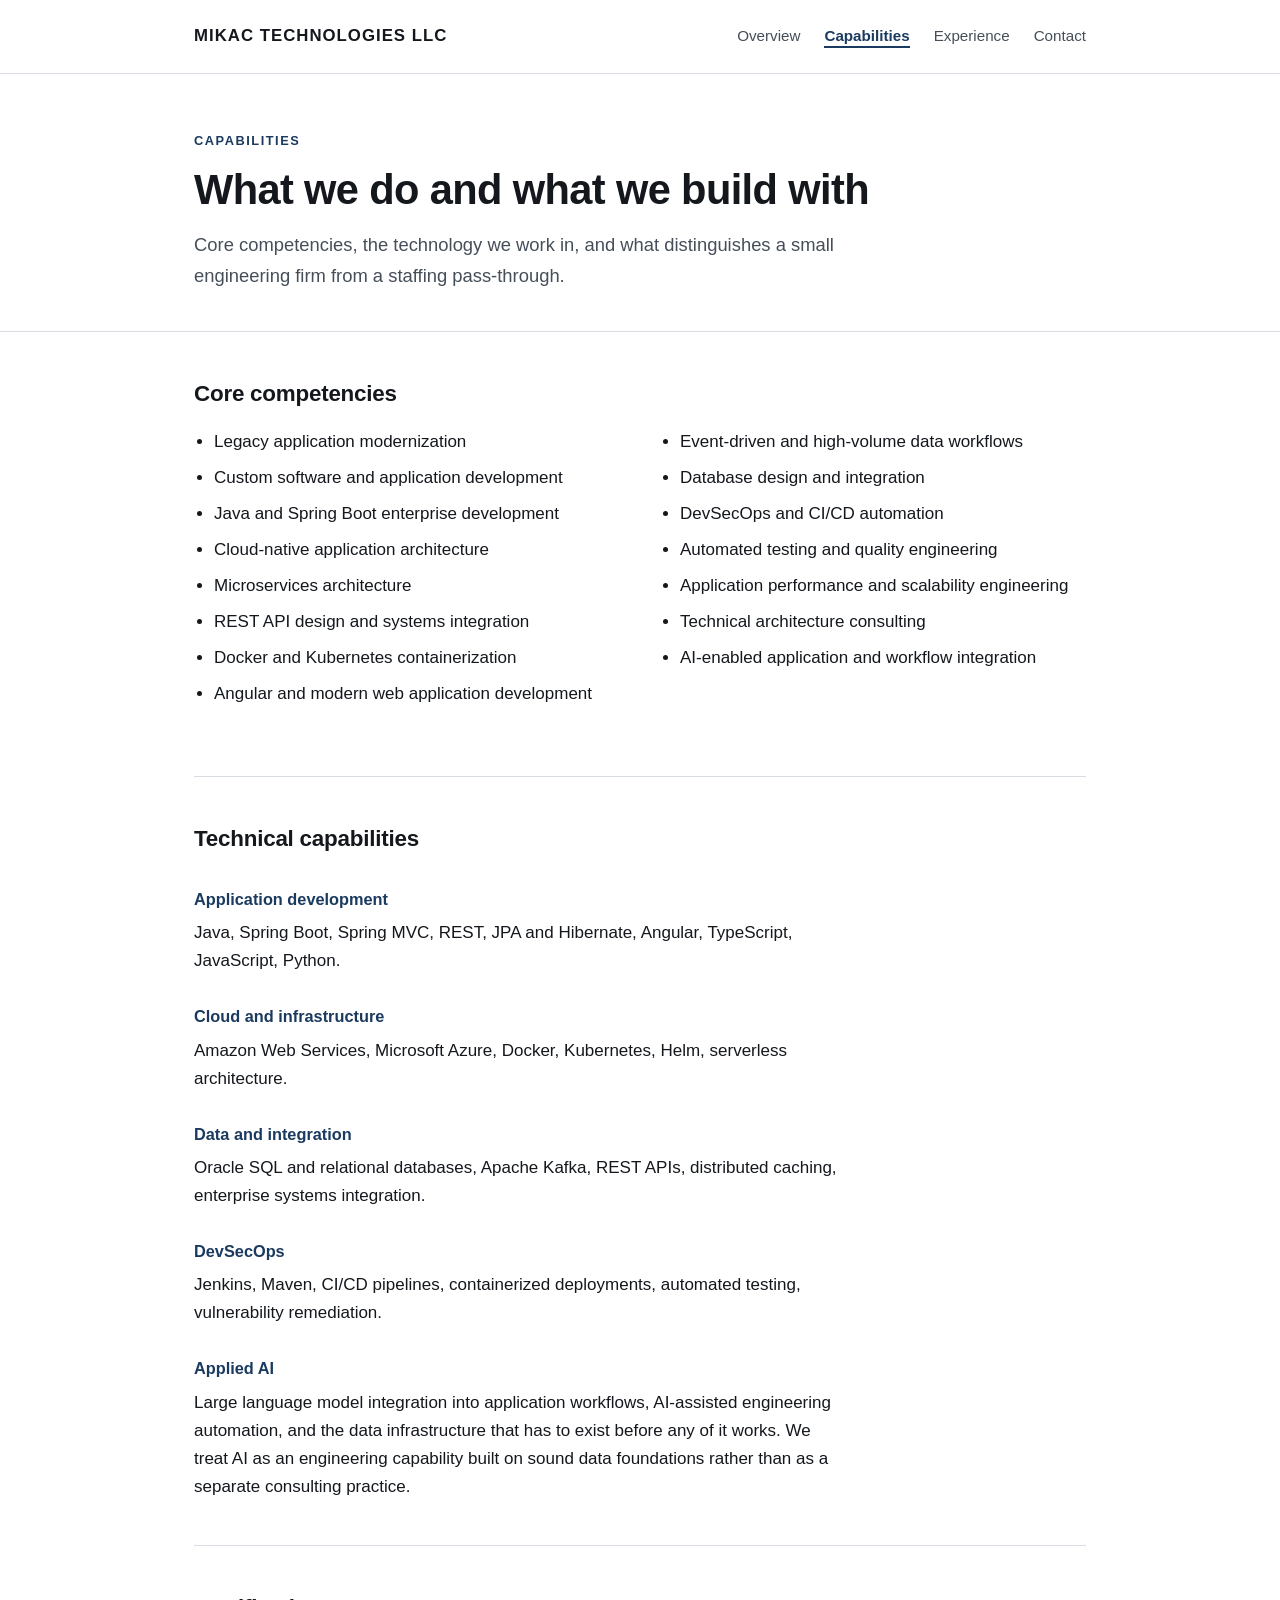
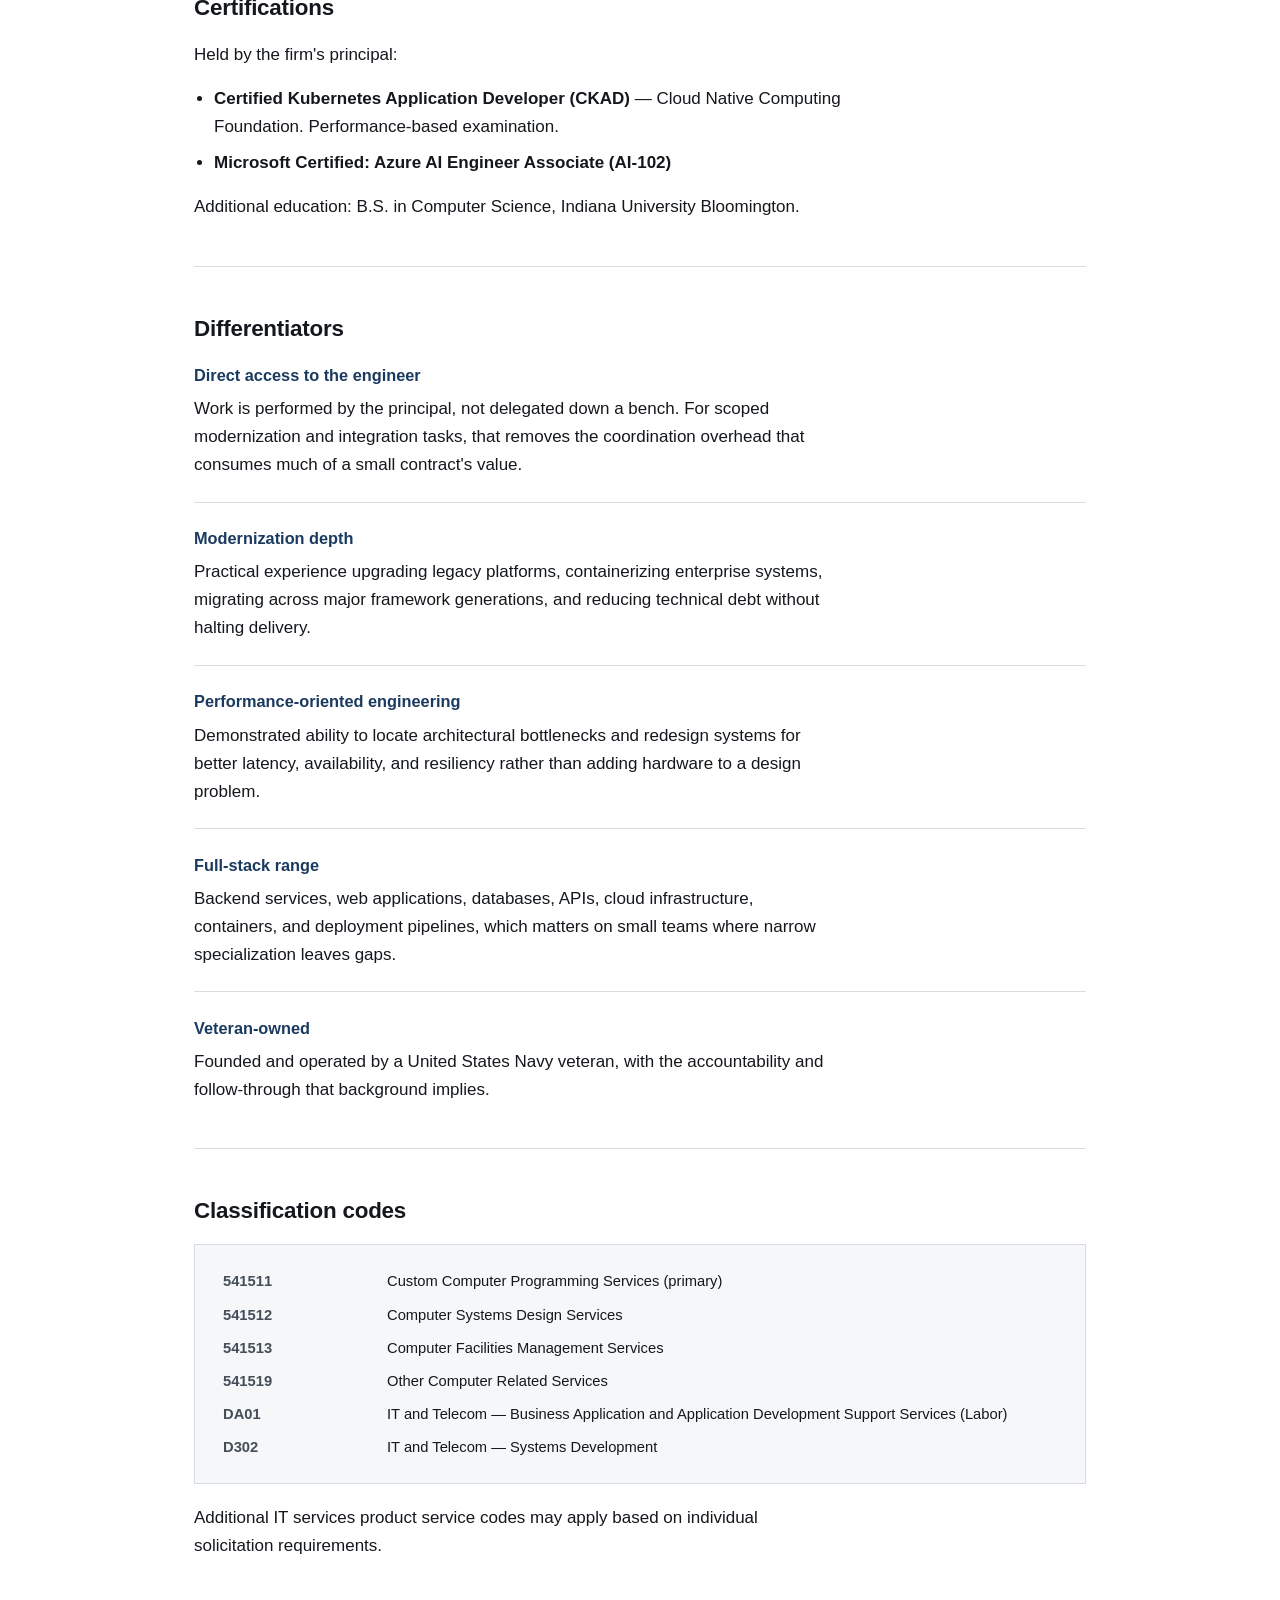
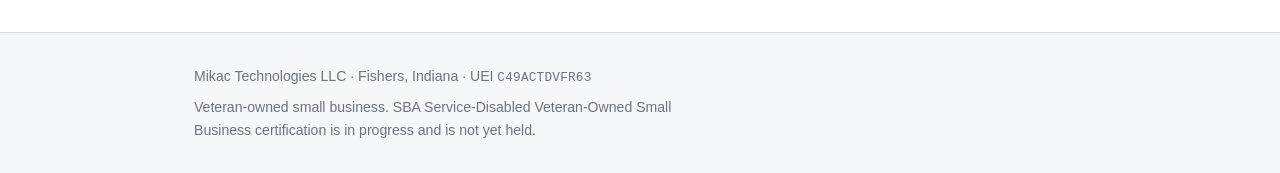
==== capabilities.html @ 85ab5514 "Initial site" ====
<!DOCTYPE html>
<html lang="en">
<head>
<meta charset="utf-8">
<meta name="viewport" content="width=device-width, initial-scale=1">
<title>Capabilities — Mikac Technologies LLC</title>
<meta name="description" content="Core competencies and technical capabilities of Mikac Technologies LLC: legacy modernization, Java and Spring Boot development, Kubernetes, AWS and Azure, event-driven data platforms, and DevSecOps.">
<link rel="stylesheet" href="styles.css">
</head>
<body>
<a class="skip-link" href="#main">Skip to main content</a>

<header class="site-header">
  <div class="wrap">
    <a class="wordmark" href="index.html">Mikac Technologies LLC</a>
    <nav class="site-nav" aria-label="Primary">
      <ul>
        <li><a href="index.html">Overview</a></li>
        <li><a href="capabilities.html" aria-current="page">Capabilities</a></li>
        <li><a href="experience.html">Experience</a></li>
        <li><a href="contact.html">Contact</a></li>
      </ul>
    </nav>
  </div>
</header>

<div class="hero">
  <div class="wrap">
    <p class="eyebrow">Capabilities</p>
    <h1>What we do and what we build with</h1>
    <p class="lede">Core competencies, the technology we work in, and what distinguishes a small engineering firm from a staffing pass-through.</p>
  </div>
</div>

<main id="main">
  <div class="wrap">

    <section aria-labelledby="competencies">
      <h2 id="competencies">Core competencies</h2>
      <div class="columns">
        <ul class="plain-list">
          <li>Legacy application modernization</li>
          <li>Custom software and application development</li>
          <li>Java and Spring Boot enterprise development</li>
          <li>Cloud-native application architecture</li>
          <li>Microservices architecture</li>
          <li>REST API design and systems integration</li>
          <li>Docker and Kubernetes containerization</li>
          <li>Angular and modern web application development</li>
        </ul>
        <ul class="plain-list">
          <li>Event-driven and high-volume data workflows</li>
          <li>Database design and integration</li>
          <li>DevSecOps and CI/CD automation</li>
          <li>Automated testing and quality engineering</li>
          <li>Application performance and scalability engineering</li>
          <li>Technical architecture consulting</li>
          <li>AI-enabled application and workflow integration</li>
        </ul>
      </div>
    </section>

    <hr class="rule">

    <section aria-labelledby="technical">
      <h2 id="technical">Technical capabilities</h2>

      <h3>Application development</h3>
      <p>Java, Spring Boot, Spring MVC, REST, JPA and Hibernate, Angular, TypeScript, JavaScript, Python.</p>

      <h3>Cloud and infrastructure</h3>
      <p>Amazon Web Services, Microsoft Azure, Docker, Kubernetes, Helm, serverless architecture.</p>

      <h3>Data and integration</h3>
      <p>Oracle SQL and relational databases, Apache Kafka, REST APIs, distributed caching, enterprise systems integration.</p>

      <h3>DevSecOps</h3>
      <p>Jenkins, Maven, CI/CD pipelines, containerized deployments, automated testing, vulnerability remediation.</p>

      <h3>Applied AI</h3>
      <p>Large language model integration into application workflows, AI-assisted engineering automation, and the data infrastructure that has to exist before any of it works. We treat AI as an engineering capability built on sound data foundations rather than as a separate consulting practice.</p>
    </section>

    <hr class="rule">

    <section aria-labelledby="certifications">
      <h2 id="certifications">Certifications</h2>
      <p>Held by the firm's principal:</p>
      <ul class="plain-list">
        <li><strong>Certified Kubernetes Application Developer (CKAD)</strong> — Cloud Native Computing Foundation. Performance-based examination.</li>
        <li><strong>Microsoft Certified: Azure AI Engineer Associate (AI-102)</strong></li>
      </ul>
      <p>Additional education: B.S. in Computer Science, Indiana University Bloomington.</p>
    </section>

    <hr class="rule">

    <section aria-labelledby="differentiators">
      <h2 id="differentiators">Differentiators</h2>

      <div class="capability">
        <h3>Direct access to the engineer</h3>
        <p>Work is performed by the principal, not delegated down a bench. For scoped modernization and integration tasks, that removes the coordination overhead that consumes much of a small contract's value.</p>
      </div>

      <div class="capability">
        <h3>Modernization depth</h3>
        <p>Practical experience upgrading legacy platforms, containerizing enterprise systems, migrating across major framework generations, and reducing technical debt without halting delivery.</p>
      </div>

      <div class="capability">
        <h3>Performance-oriented engineering</h3>
        <p>Demonstrated ability to locate architectural bottlenecks and redesign systems for better latency, availability, and resiliency rather than adding hardware to a design problem.</p>
      </div>

      <div class="capability">
        <h3>Full-stack range</h3>
        <p>Backend services, web applications, databases, APIs, cloud infrastructure, containers, and deployment pipelines, which matters on small teams where narrow specialization leaves gaps.</p>
      </div>

      <div class="capability">
        <h3>Veteran-owned</h3>
        <p>Founded and operated by a United States Navy veteran, with the accountability and follow-through that background implies.</p>
      </div>
    </section>

    <hr class="rule">

    <section aria-labelledby="codes">
      <h2 id="codes">Classification codes</h2>
      <div class="facts">
        <dl>
          <dt>541511</dt>
          <dd>Custom Computer Programming Services (primary)</dd>

          <dt>541512</dt>
          <dd>Computer Systems Design Services</dd>

          <dt>541513</dt>
          <dd>Computer Facilities Management Services</dd>

          <dt>541519</dt>
          <dd>Other Computer Related Services</dd>

          <dt>DA01</dt>
          <dd>IT and Telecom — Business Application and Application Development Support Services (Labor)</dd>

          <dt>D302</dt>
          <dd>IT and Telecom — Systems Development</dd>
        </dl>
      </div>
      <p style="margin-top:1.25rem">Additional IT services product service codes may apply based on individual solicitation requirements.</p>
    </section>

  </div>
</main>

<footer class="site-footer">
  <div class="wrap">
    <p>Mikac Technologies LLC &middot; Fishers, Indiana &middot; UEI <span class="mono">C49ACTDVFR63</span></p>
    <p>Veteran-owned small business. SBA Service-Disabled Veteran-Owned Small Business certification is in progress and is not yet held.</p>
  </div>
</footer>

</body>
</html>
---- styles.css ----
:root {
  --ink: #14181d;
  --ink-soft: #454e59;
  --ink-faint: #6b747f;
  --accent: #1b3a5f;
  --accent-hover: #2d5a8e;
  --rule: #d8dde3;
  --surface: #f5f7f9;
  --white: #ffffff;
  --measure: 68ch;
}

*,
*::before,
*::after {
  box-sizing: border-box;
}

html {
  -webkit-text-size-adjust: 100%;
}

body {
  margin: 0;
  background: var(--white);
  color: var(--ink);
  font-family: -apple-system, BlinkMacSystemFont, "Segoe UI", Roboto, "Helvetica Neue", Arial, sans-serif;
  font-size: 17px;
  line-height: 1.65;
}

.skip-link {
  position: absolute;
  left: -9999px;
  top: 0;
  background: var(--accent);
  color: var(--white);
  padding: 0.75rem 1.25rem;
  z-index: 100;
}

.skip-link:focus {
  left: 0;
}

a {
  color: var(--accent);
}

a:hover {
  color: var(--accent-hover);
}

a:focus-visible,
button:focus-visible {
  outline: 3px solid var(--accent-hover);
  outline-offset: 2px;
}

.wrap {
  max-width: 940px;
  margin: 0 auto;
  padding: 0 1.5rem;
}

/* Header and navigation */

.site-header {
  border-bottom: 1px solid var(--rule);
  background: var(--white);
}

.site-header .wrap {
  display: flex;
  flex-wrap: wrap;
  align-items: baseline;
  justify-content: space-between;
  gap: 0.75rem 2rem;
  padding-top: 1.4rem;
  padding-bottom: 1.4rem;
}

.wordmark {
  font-size: 1.05rem;
  font-weight: 700;
  letter-spacing: 0.06em;
  text-transform: uppercase;
  color: var(--ink);
  text-decoration: none;
}

.wordmark:hover {
  color: var(--accent);
}

.site-nav ul {
  display: flex;
  flex-wrap: wrap;
  gap: 1.5rem;
  list-style: none;
  margin: 0;
  padding: 0;
}

.site-nav a {
  text-decoration: none;
  font-size: 0.95rem;
  color: var(--ink-soft);
  padding-bottom: 2px;
  border-bottom: 2px solid transparent;
}

.site-nav a:hover {
  color: var(--accent);
}

.site-nav a[aria-current="page"] {
  color: var(--accent);
  font-weight: 600;
  border-bottom-color: var(--accent);
}

/* Hero */

.hero {
  padding: 3.5rem 0 2.5rem;
  border-bottom: 1px solid var(--rule);
}

.hero h1 {
  margin: 0 0 1rem;
  font-size: clamp(1.85rem, 4.5vw, 2.6rem);
  line-height: 1.2;
  letter-spacing: -0.015em;
}

.hero .lede {
  max-width: var(--measure);
  margin: 0;
  font-size: 1.15rem;
  color: var(--ink-soft);
}

.eyebrow {
  margin: 0 0 0.85rem;
  font-size: 0.8rem;
  font-weight: 700;
  letter-spacing: 0.12em;
  text-transform: uppercase;
  color: var(--accent);
}

/* Main content */

main {
  padding: 2.75rem 0 3.5rem;
}

main h2 {
  margin: 2.75rem 0 0.9rem;
  font-size: 1.4rem;
  letter-spacing: -0.01em;
}

main > .wrap > h2:first-child,
main section:first-of-type h2 {
  margin-top: 0;
}

main h3 {
  margin: 1.75rem 0 0.4rem;
  font-size: 1.02rem;
  color: var(--accent);
}

main p,
main li {
  max-width: var(--measure);
}

main p {
  margin: 0 0 1rem;
}

section {
  margin-bottom: 2.5rem;
}

section:last-child {
  margin-bottom: 0;
}

.rule {
  border: 0;
  border-top: 1px solid var(--rule);
  margin: 2.75rem 0;
}

/* Lists */

.plain-list {
  margin: 0 0 1rem;
  padding-left: 1.25rem;
}

.plain-list li {
  margin-bottom: 0.5rem;
}

.columns {
  display: grid;
  grid-template-columns: repeat(auto-fit, minmax(255px, 1fr));
  gap: 0 2.5rem;
}

.columns ul {
  max-width: none;
}

.columns li {
  max-width: none;
}

/* Fact panel */

.facts {
  background: var(--surface);
  border: 1px solid var(--rule);
  padding: 1.5rem 1.75rem;
  margin: 0;
}

.facts dl {
  display: grid;
  grid-template-columns: minmax(140px, auto) 1fr;
  gap: 0.55rem 1.5rem;
  margin: 0;
}

.facts dt {
  font-weight: 600;
  color: var(--ink-soft);
  font-size: 0.92rem;
}

.facts dd {
  margin: 0;
  font-size: 0.92rem;
}

.mono {
  font-family: ui-monospace, SFMono-Regular, Menlo, Consolas, monospace;
  font-size: 0.9em;
  letter-spacing: 0.02em;
}

/* Principal portrait */

.principal {
  display: flex;
  align-items: flex-start;
  gap: 1.75rem;
}

.principal-body {
  flex: 1 1 0;
}

.principal-body p {
  margin: 0;
}

.principal-body .meta {
  margin-top: 0.7rem;
  font-size: 0.93rem;
}

.portrait {
  flex: 0 0 auto;
  width: 176px;
  height: auto;
  border: 1px solid var(--rule);
  display: block;
}

@media (max-width: 620px) {
  .principal {
    flex-direction: column;
    gap: 1.1rem;
  }

  .portrait {
    width: 148px;
  }
}

/* Capability blocks */

.capability {
  border-top: 1px solid var(--rule);
  padding-top: 1.4rem;
  margin-top: 1.4rem;
}

.capability:first-of-type {
  border-top: 0;
  padding-top: 0;
  margin-top: 0;
}

.capability h3 {
  margin-top: 0;
}

/* Status notice */

.notice {
  border-left: 3px solid var(--accent);
  background: var(--surface);
  padding: 1rem 1.25rem;
  margin: 0 0 1.75rem;
}

.notice p {
  margin: 0;
  font-size: 0.94rem;
  color: var(--ink-soft);
}

/* Contact */

.contact-grid {
  display: grid;
  grid-template-columns: repeat(auto-fit, minmax(260px, 1fr));
  gap: 2rem;
}

/* Footer */

.site-footer {
  border-top: 1px solid var(--rule);
  background: var(--surface);
  padding: 2rem 0;
  font-size: 0.88rem;
  color: var(--ink-faint);
}

.site-footer p {
  margin: 0 0 0.4rem;
  max-width: var(--measure);
}

.site-footer p:last-child {
  margin-bottom: 0;
}

@media (max-width: 540px) {
  .facts dl {
    grid-template-columns: 1fr;
    gap: 0.15rem;
  }

  .facts dt {
    margin-top: 0.6rem;
  }
}

@media print {
  .site-nav,
  .skip-link,
  .site-footer {
    display: none;
  }

  body {
    font-size: 11pt;
    color: #000;
  }

  .hero {
    padding-top: 0;
  }

  a {
    color: #000;
    text-decoration: none;
  }

  .facts {
    background: none;
  }

  .portrait {
    display: none;
  }
}
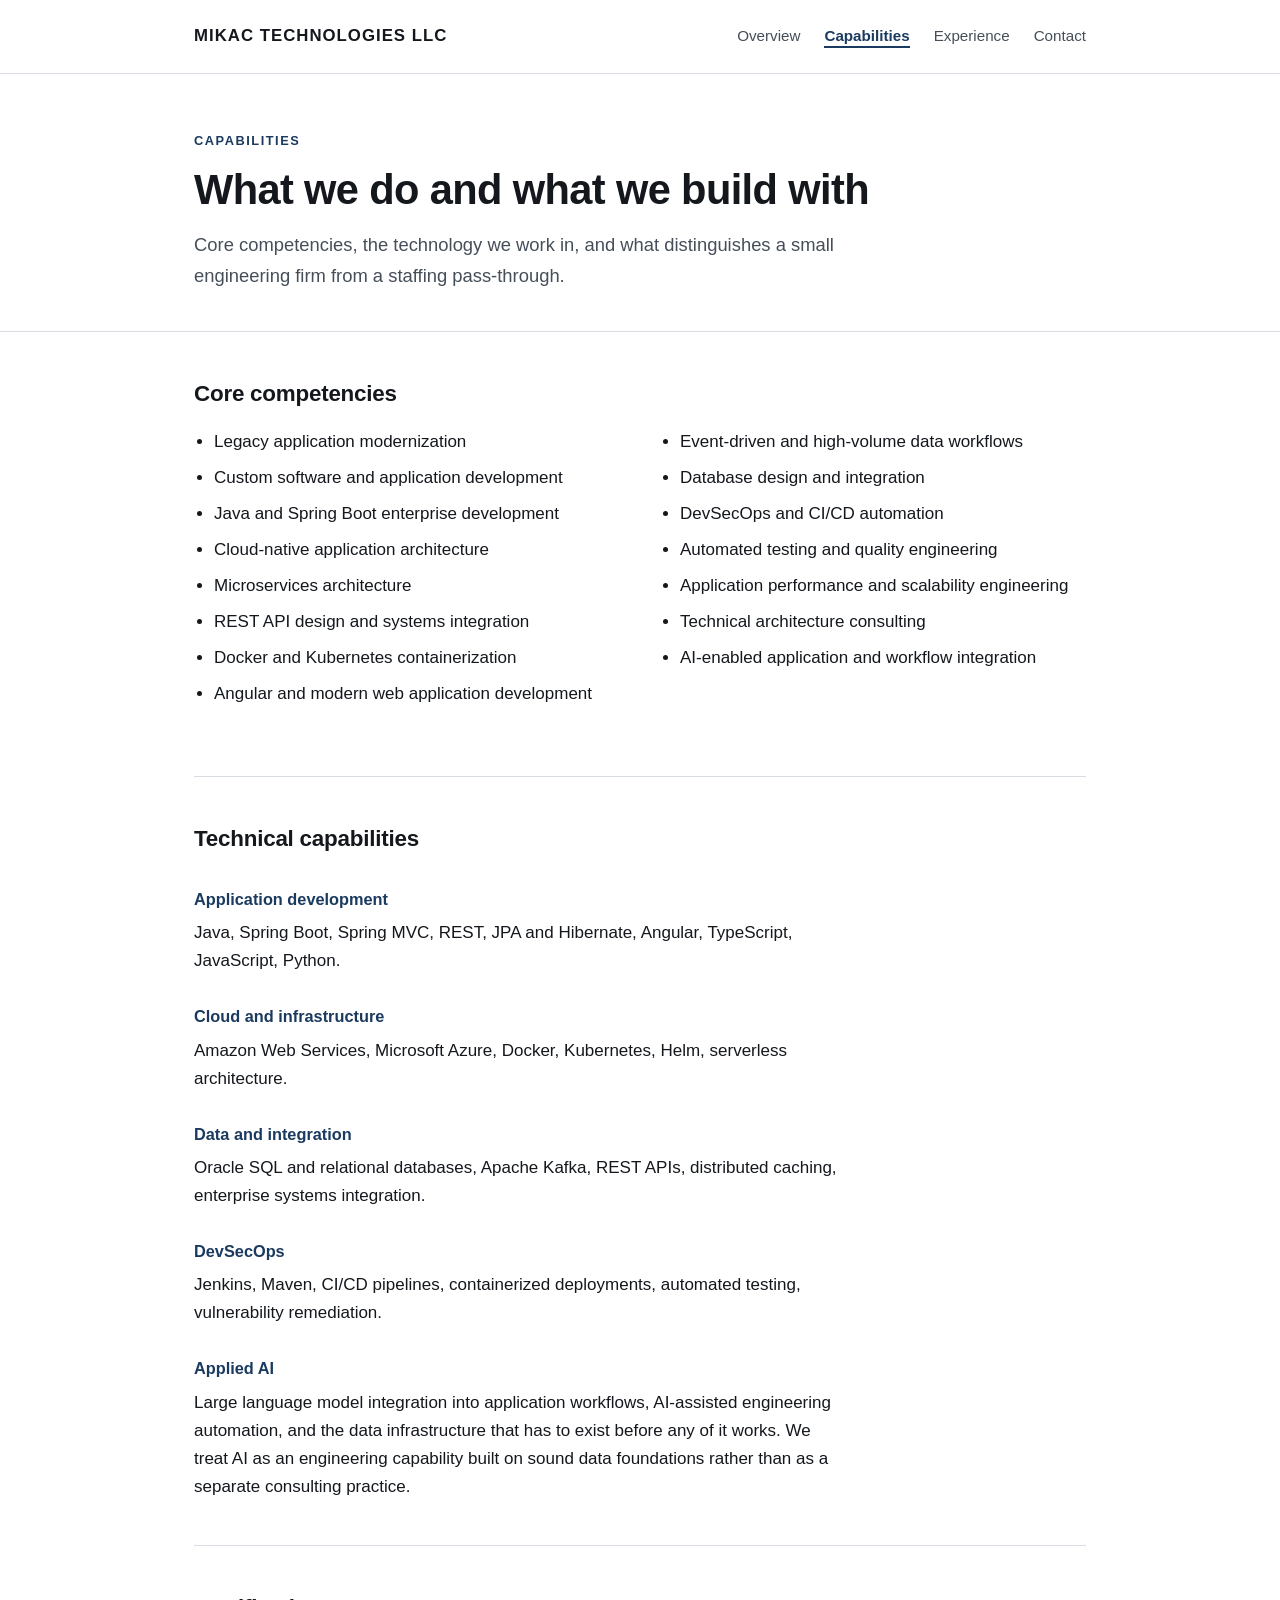
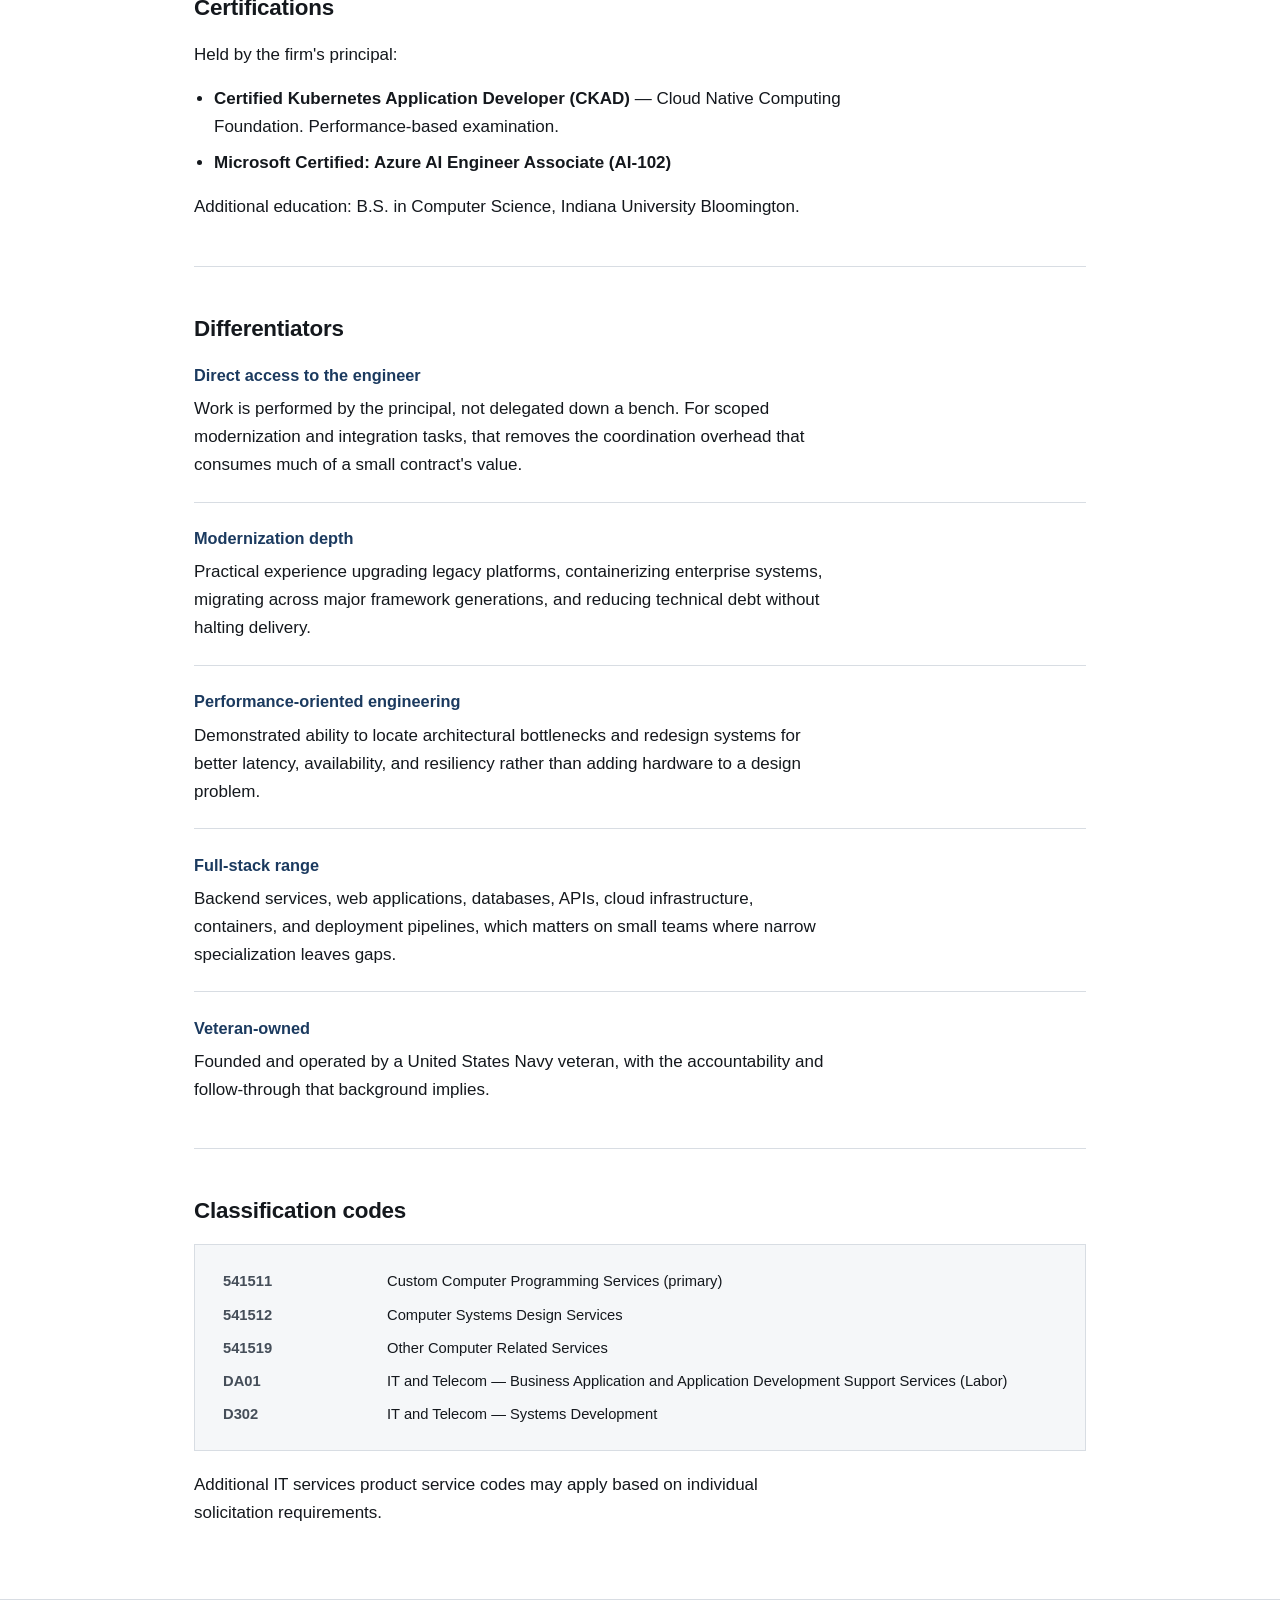
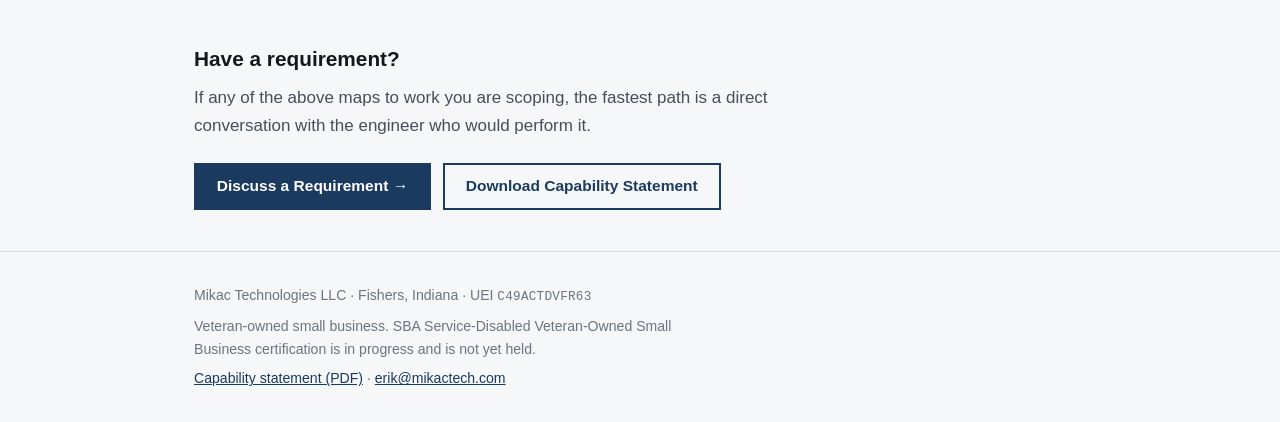
==== commit 8c51e578: "Add capability statement download and requirement CTAs. Publish a one-page PDF, surface discuss/down" ====
--- a/capabilities.html
+++ b/capabilities.html
@@ -136,9 +136,6 @@
           <dt>541512</dt>
           <dd>Computer Systems Design Services</dd>
 
-          <dt>541513</dt>
-          <dd>Computer Facilities Management Services</dd>
-
           <dt>541519</dt>
           <dd>Other Computer Related Services</dd>
 
@@ -155,10 +152,22 @@
   </div>
 </main>
 
+<div class="cta-band">
+  <div class="wrap">
+    <h2>Have a requirement?</h2>
+    <p>If any of the above maps to work you are scoping, the fastest path is a direct conversation with the engineer who would perform it.</p>
+    <div class="cta-row">
+      <a class="btn btn-primary" href="mailto:erik@mikactech.com?subject=Federal%20Contracting%20Inquiry">Discuss a Requirement &rarr;</a>
+      <a class="btn btn-secondary" href="Mikac-Technologies-Capability-Statement.pdf" download>Download Capability Statement</a>
+    </div>
+  </div>
+</div>
+
 <footer class="site-footer">
   <div class="wrap">
     <p>Mikac Technologies LLC &middot; Fishers, Indiana &middot; UEI <span class="mono">C49ACTDVFR63</span></p>
     <p>Veteran-owned small business. SBA Service-Disabled Veteran-Owned Small Business certification is in progress and is not yet held.</p>
+    <p><a href="Mikac-Technologies-Capability-Statement.pdf" download>Capability statement (PDF)</a> &middot; <a href="mailto:erik@mikactech.com?subject=Federal%20Contracting%20Inquiry">erik@mikactech.com</a></p>
   </div>
 </footer>
 
--- a/styles.css
+++ b/styles.css
@@ -150,6 +150,81 @@
   color: var(--accent);
 }
 
+/* Buttons and calls to action */
+
+.cta-row {
+  display: flex;
+  flex-wrap: wrap;
+  gap: 0.75rem;
+  margin-top: 1.85rem;
+}
+
+.btn {
+  display: inline-block;
+  padding: 0.72rem 1.3rem;
+  border: 2px solid var(--accent);
+  font-size: 0.97rem;
+  font-weight: 600;
+  line-height: 1.3;
+  text-decoration: none;
+  transition: background-color 0.12s ease, border-color 0.12s ease;
+}
+
+.btn-primary {
+  background: var(--accent);
+  color: var(--white);
+}
+
+.btn-primary:hover {
+  background: var(--accent-hover);
+  border-color: var(--accent-hover);
+  color: var(--white);
+}
+
+.btn-secondary {
+  background: transparent;
+  color: var(--accent);
+}
+
+.btn-secondary:hover {
+  background: var(--surface);
+  color: var(--accent);
+}
+
+.cta-note {
+  margin: 0.85rem 0 0;
+  font-size: 0.86rem;
+  color: var(--ink-faint);
+}
+
+.cta-band {
+  border-top: 1px solid var(--rule);
+  background: var(--surface);
+  padding: 2.6rem 0;
+}
+
+.cta-band h2 {
+  margin: 0 0 0.5rem;
+  font-size: 1.3rem;
+}
+
+.cta-band p {
+  max-width: var(--measure);
+  margin: 0;
+  color: var(--ink-soft);
+}
+
+.cta-band .cta-row {
+  margin-top: 1.4rem;
+}
+
+@media (max-width: 460px) {
+  .cta-row .btn {
+    width: 100%;
+    text-align: center;
+  }
+}
+
 /* Main content */
 
 main {
@@ -368,7 +443,10 @@
 @media print {
   .site-nav,
   .skip-link,
-  .site-footer {
+  .site-footer,
+  .cta-row,
+  .cta-note,
+  .cta-band {
     display: none;
   }
 
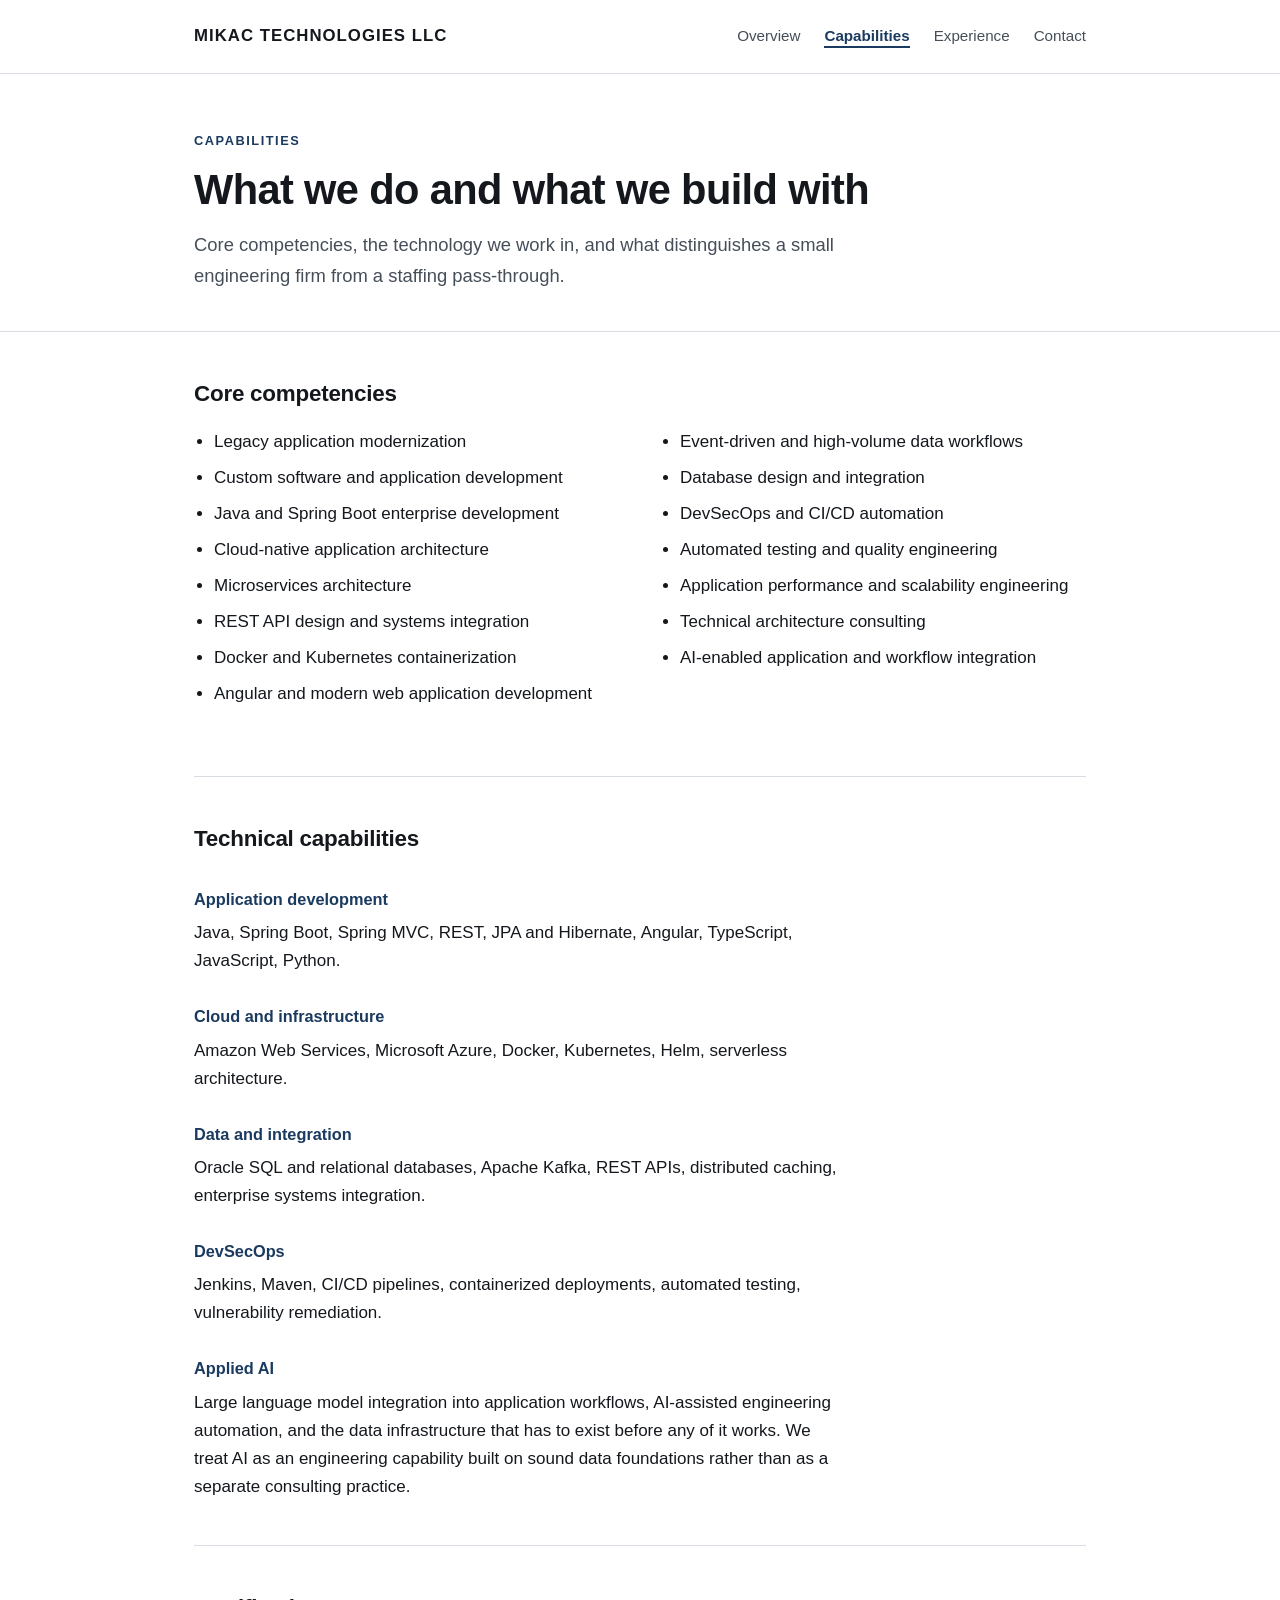
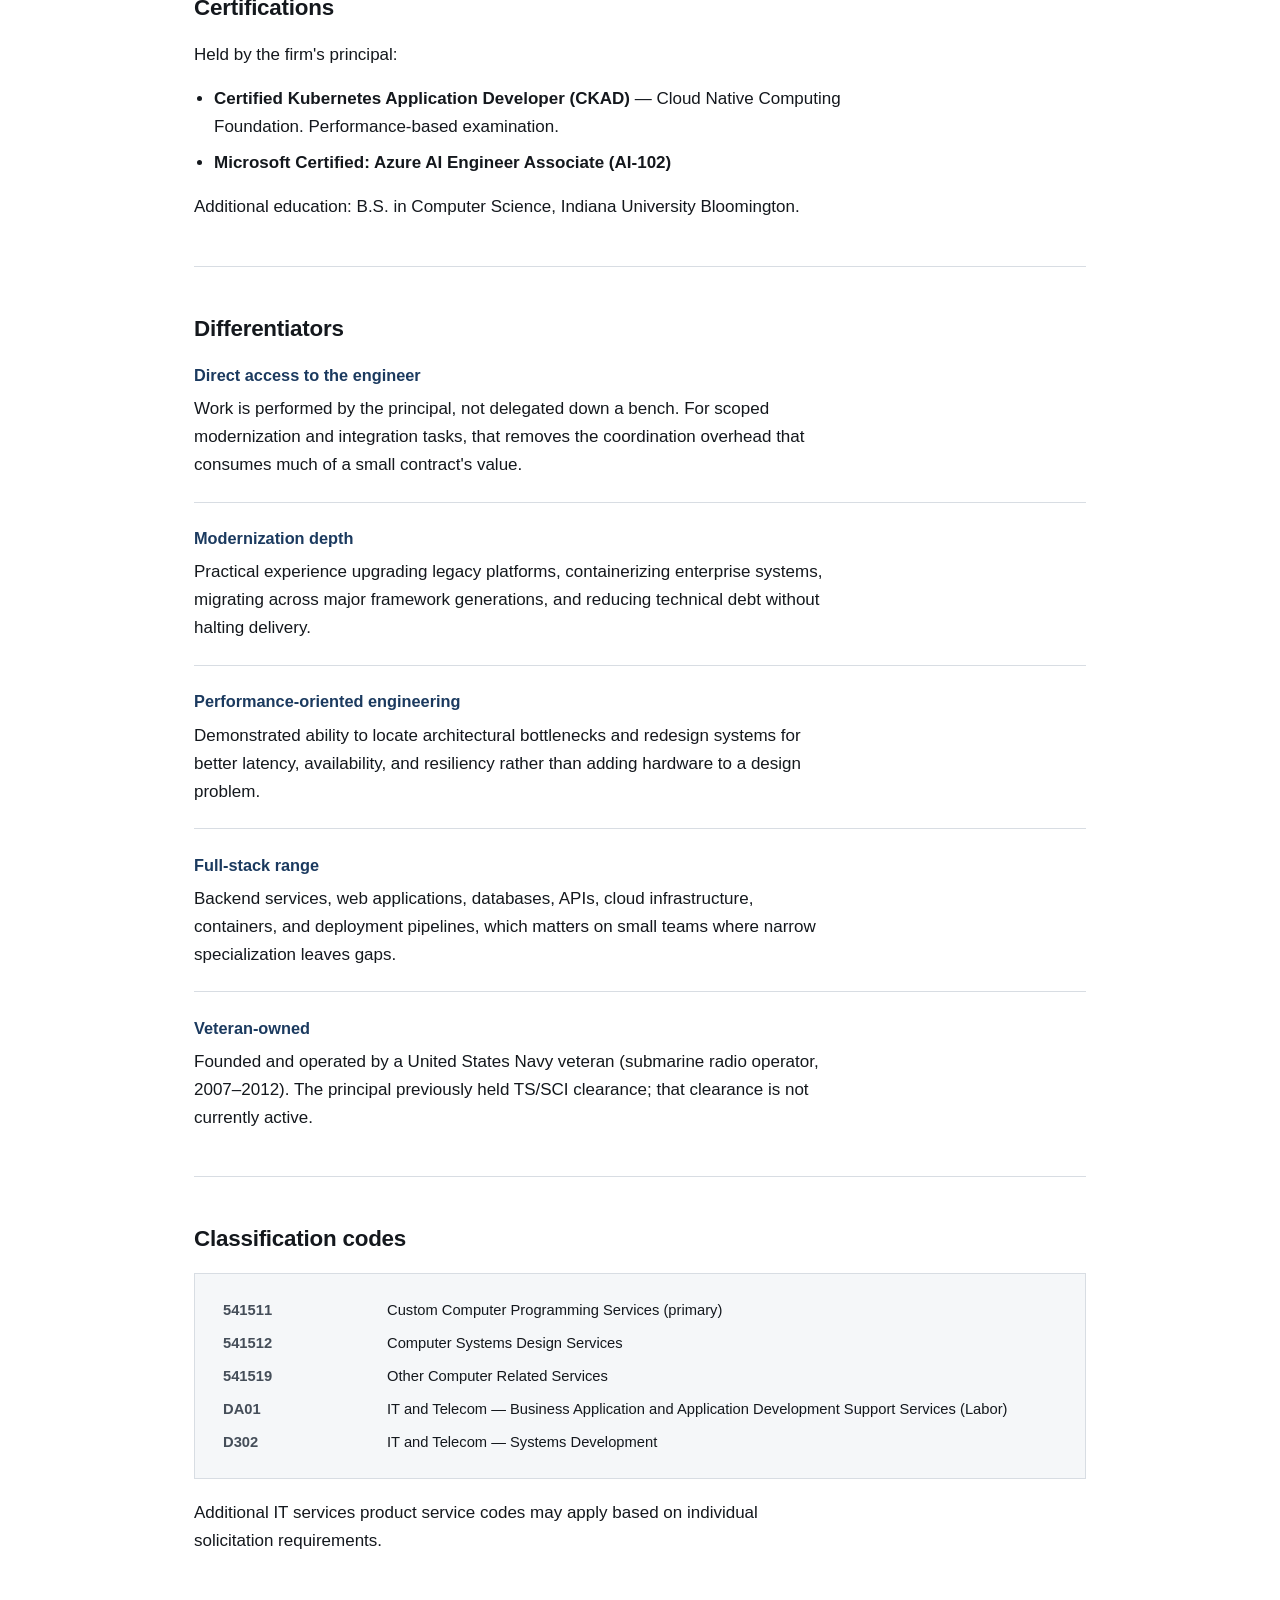
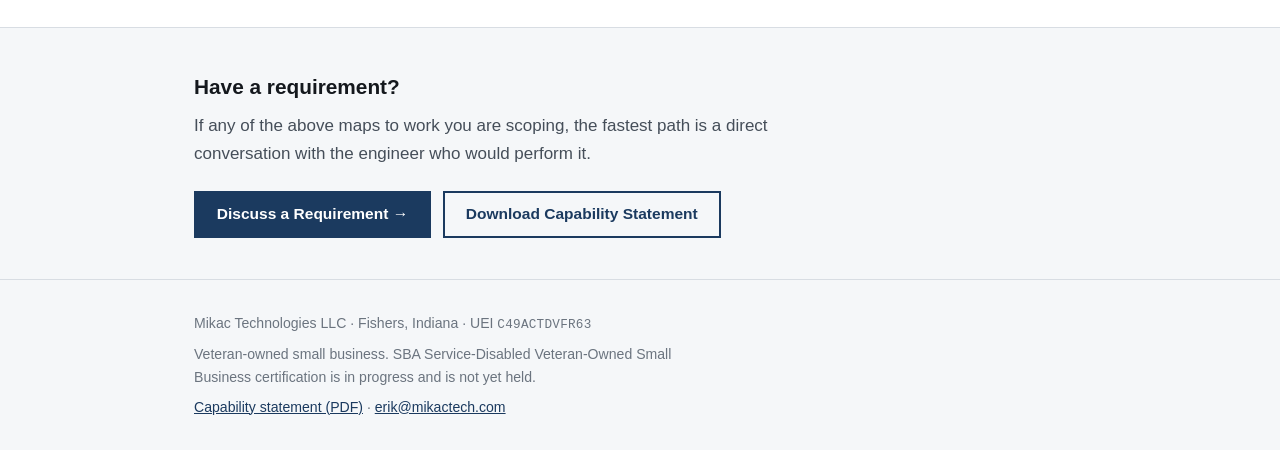
==== commit 676e7a5e: "Note previously held TS/SCI clearance on site and PDF. Frame Navy service and clearance history accu" ====
--- a/capabilities.html
+++ b/capabilities.html
@@ -120,7 +120,7 @@
 
       <div class="capability">
         <h3>Veteran-owned</h3>
-        <p>Founded and operated by a United States Navy veteran, with the accountability and follow-through that background implies.</p>
+        <p>Founded and operated by a United States Navy veteran (submarine radio operator, 2007–2012). The principal previously held TS/SCI clearance; that clearance is not currently active.</p>
       </div>
     </section>
 
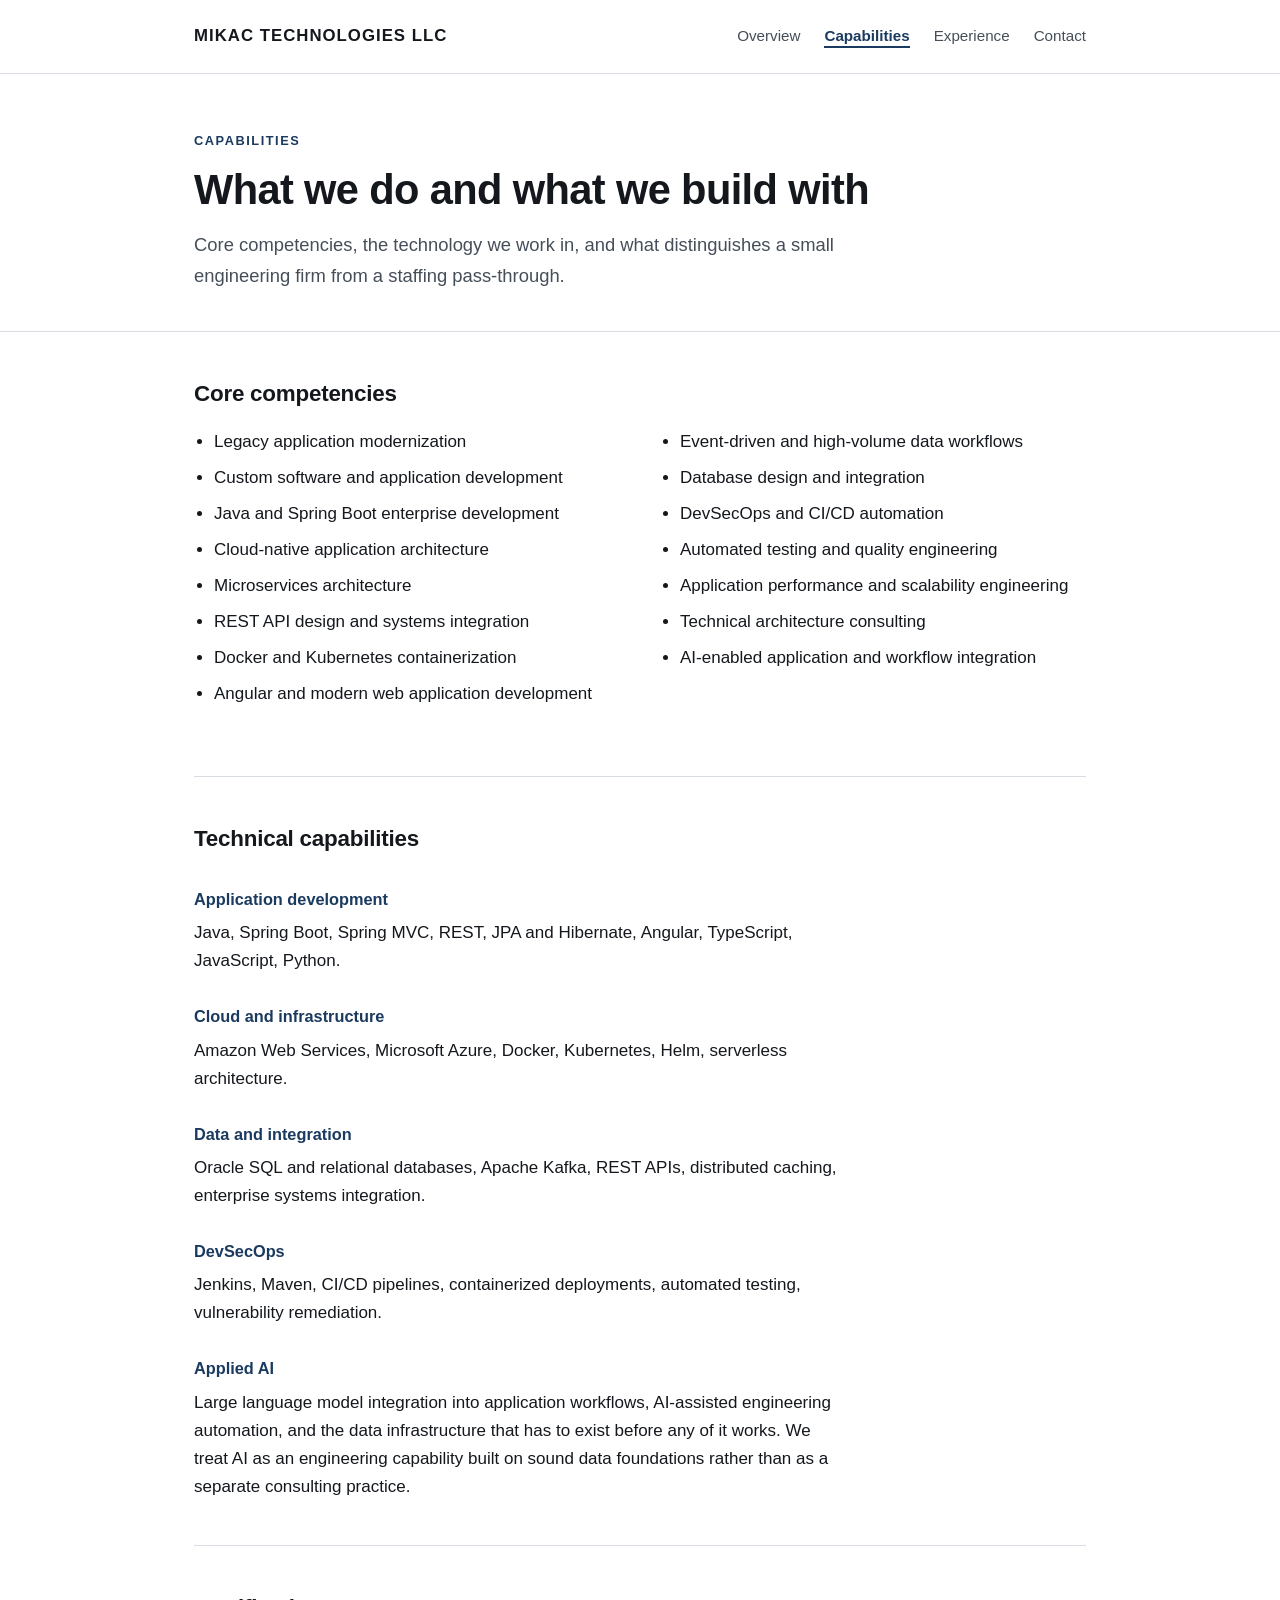
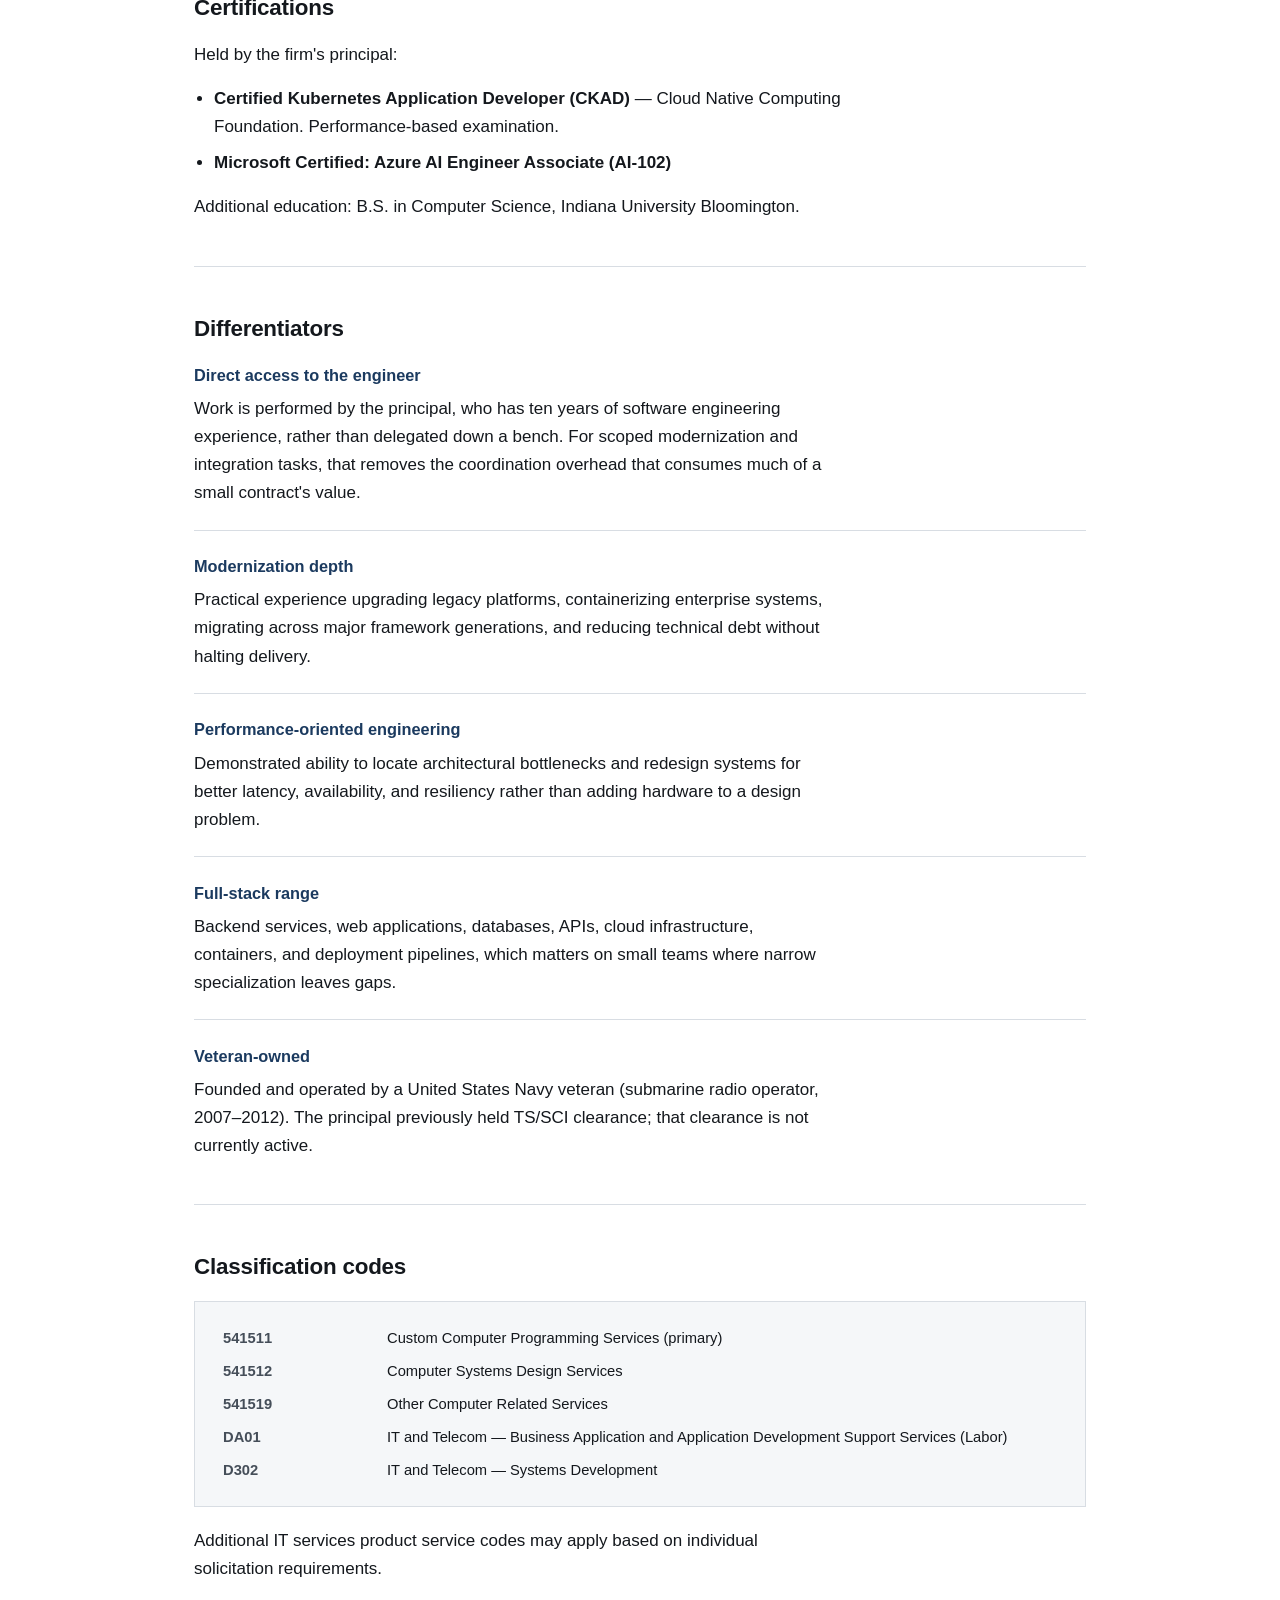
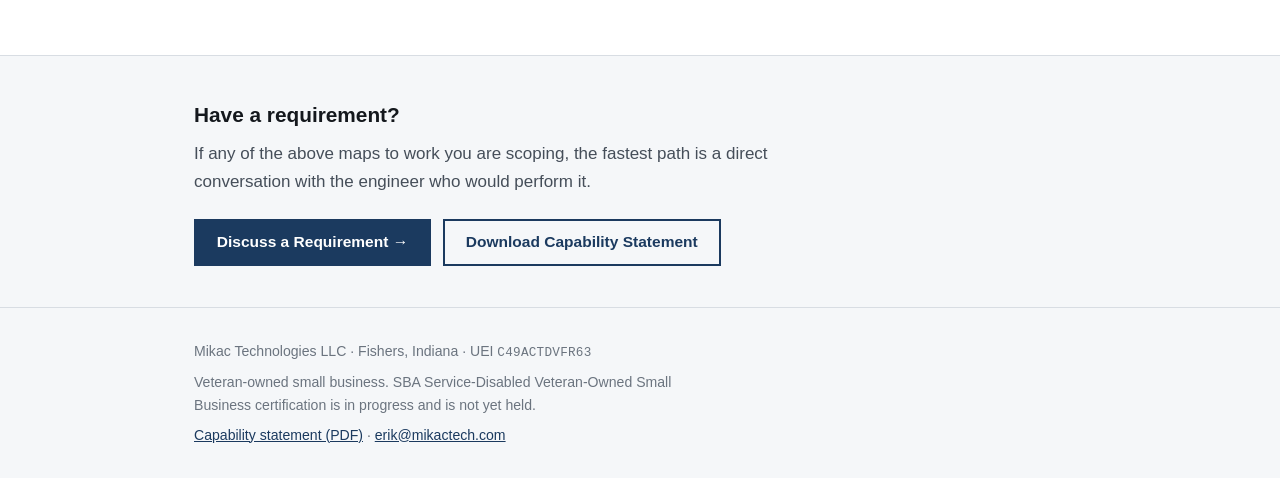
==== commit 798b5c46: "State the principal's ten years of software engineering experience (2016–present) on the site and on" ====
--- a/capabilities.html
+++ b/capabilities.html
@@ -100,7 +100,7 @@
 
       <div class="capability">
         <h3>Direct access to the engineer</h3>
-        <p>Work is performed by the principal, not delegated down a bench. For scoped modernization and integration tasks, that removes the coordination overhead that consumes much of a small contract's value.</p>
+        <p>Work is performed by the principal, who has ten years of software engineering experience, rather than delegated down a bench. For scoped modernization and integration tasks, that removes the coordination overhead that consumes much of a small contract's value.</p>
       </div>
 
       <div class="capability">
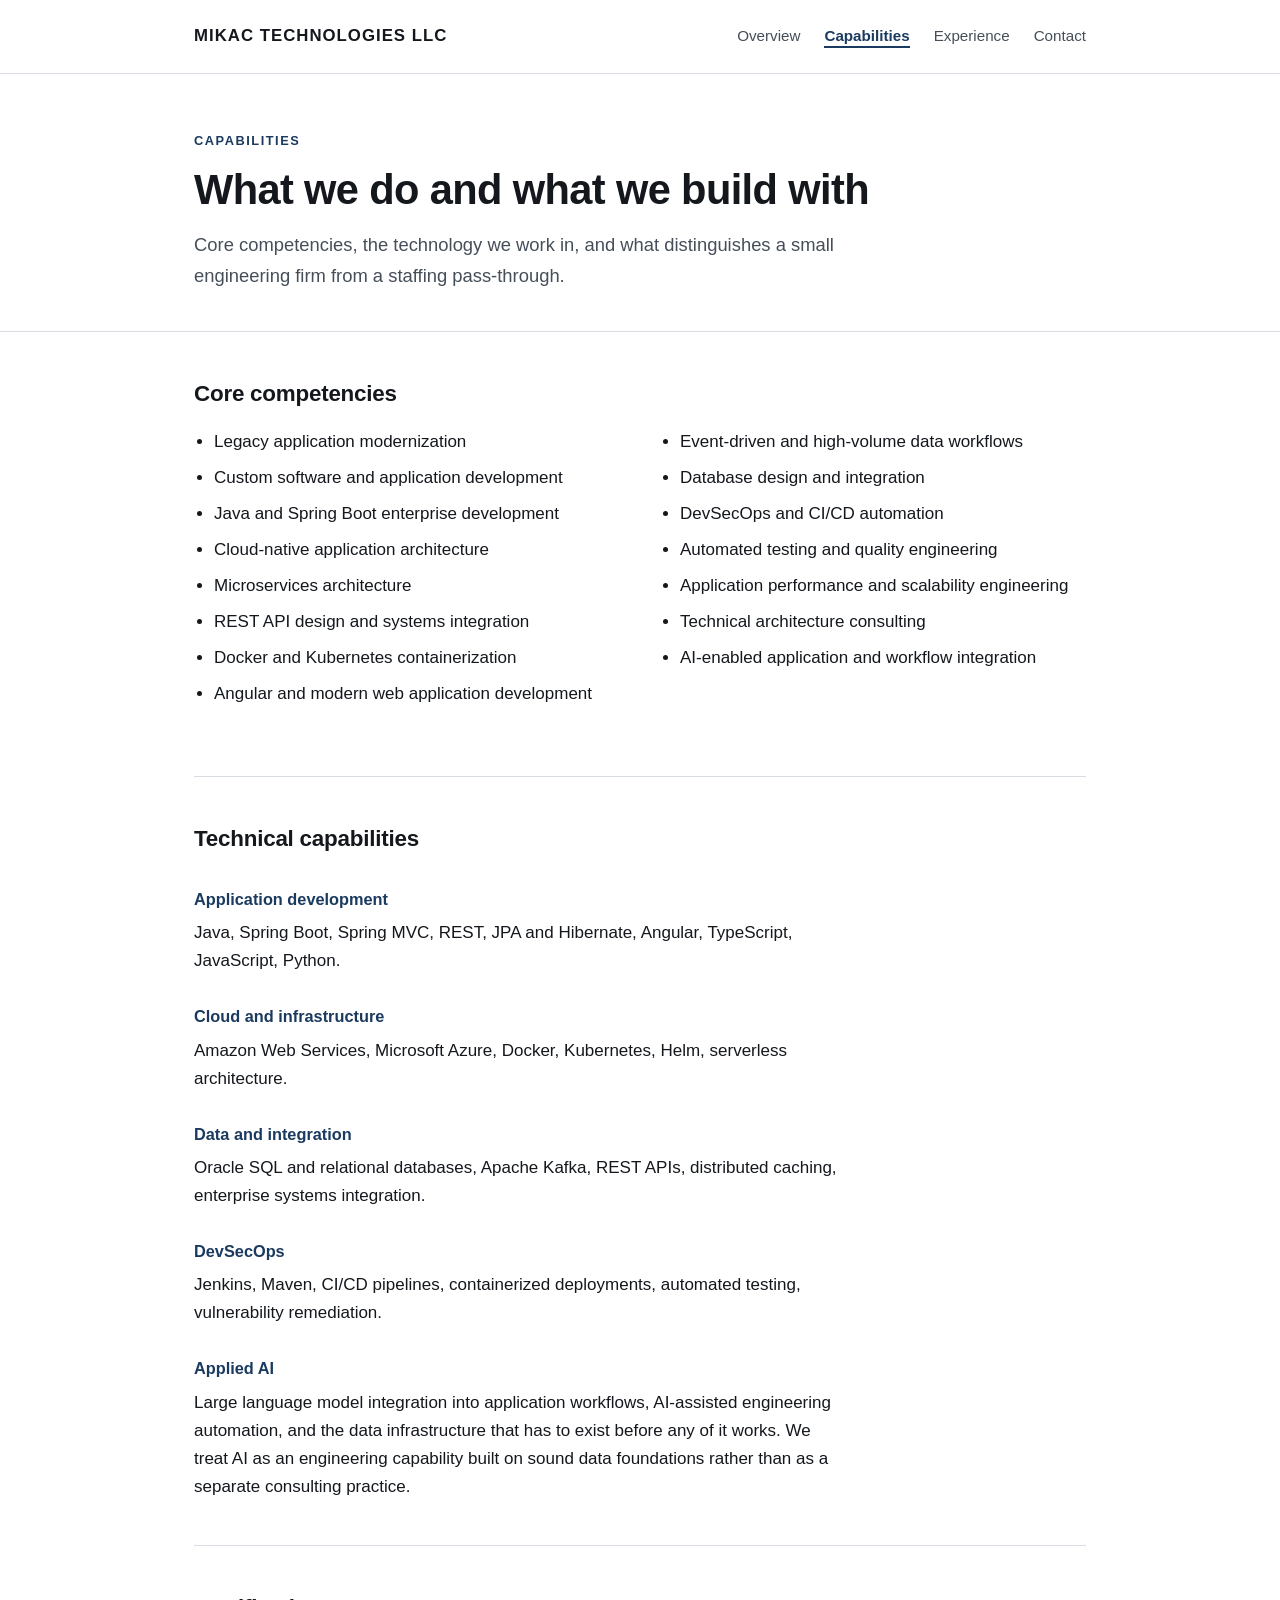
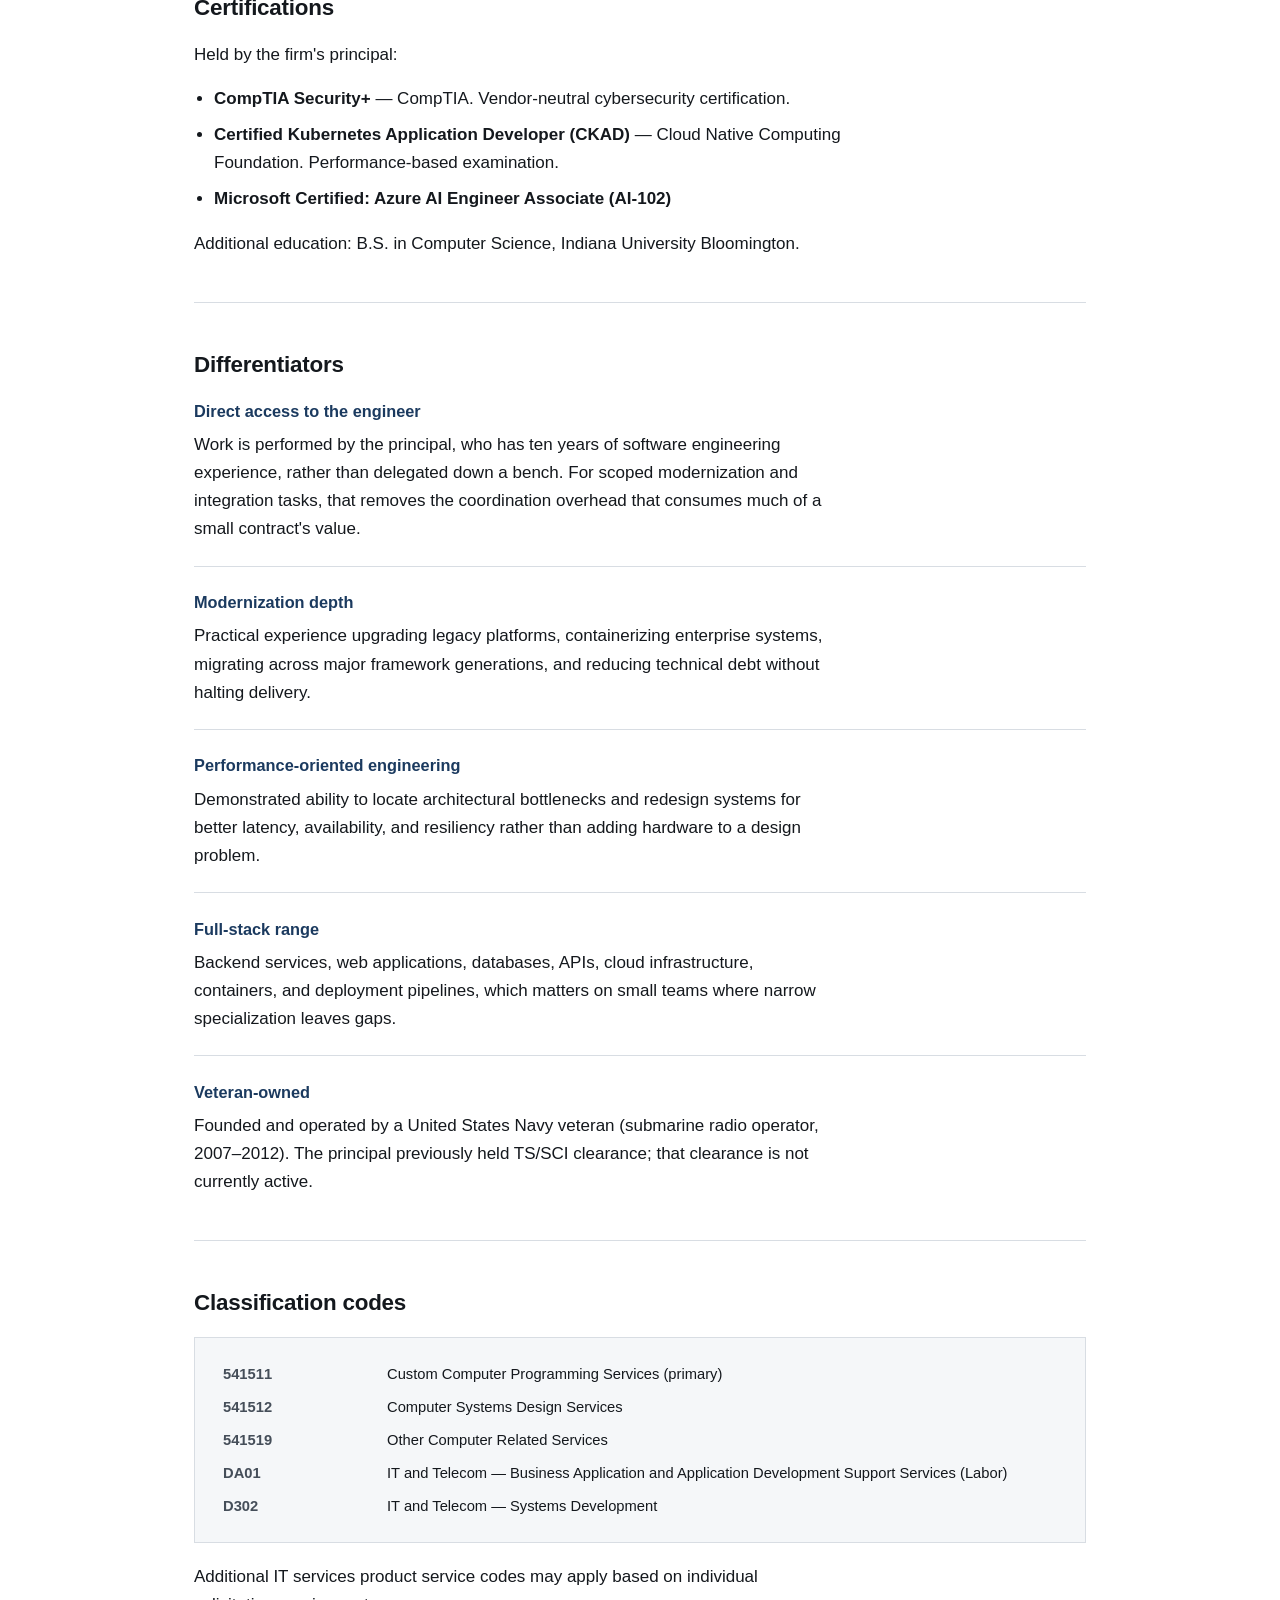
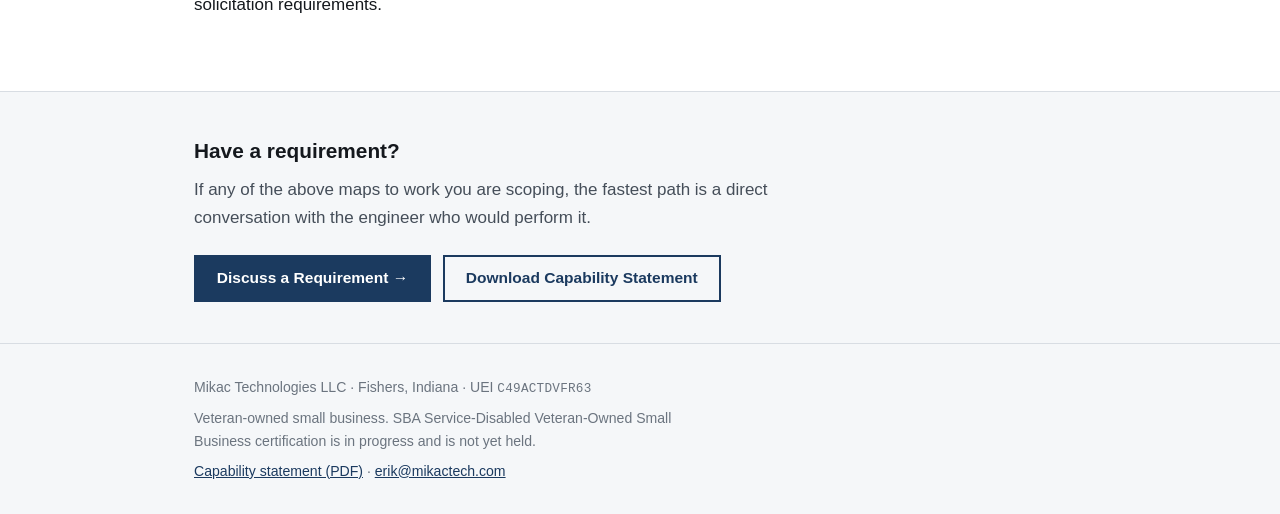
==== commit 125a4d4e: "Add CompTIA Security+ to the certifications list and capability statement. Co-authored-by: Cursor <c" ====
--- a/capabilities.html
+++ b/capabilities.html
@@ -87,6 +87,7 @@
       <h2 id="certifications">Certifications</h2>
       <p>Held by the firm's principal:</p>
       <ul class="plain-list">
+        <li><strong>CompTIA Security+</strong> — CompTIA. Vendor-neutral cybersecurity certification.</li>
         <li><strong>Certified Kubernetes Application Developer (CKAD)</strong> — Cloud Native Computing Foundation. Performance-based examination.</li>
         <li><strong>Microsoft Certified: Azure AI Engineer Associate (AI-102)</strong></li>
       </ul>
